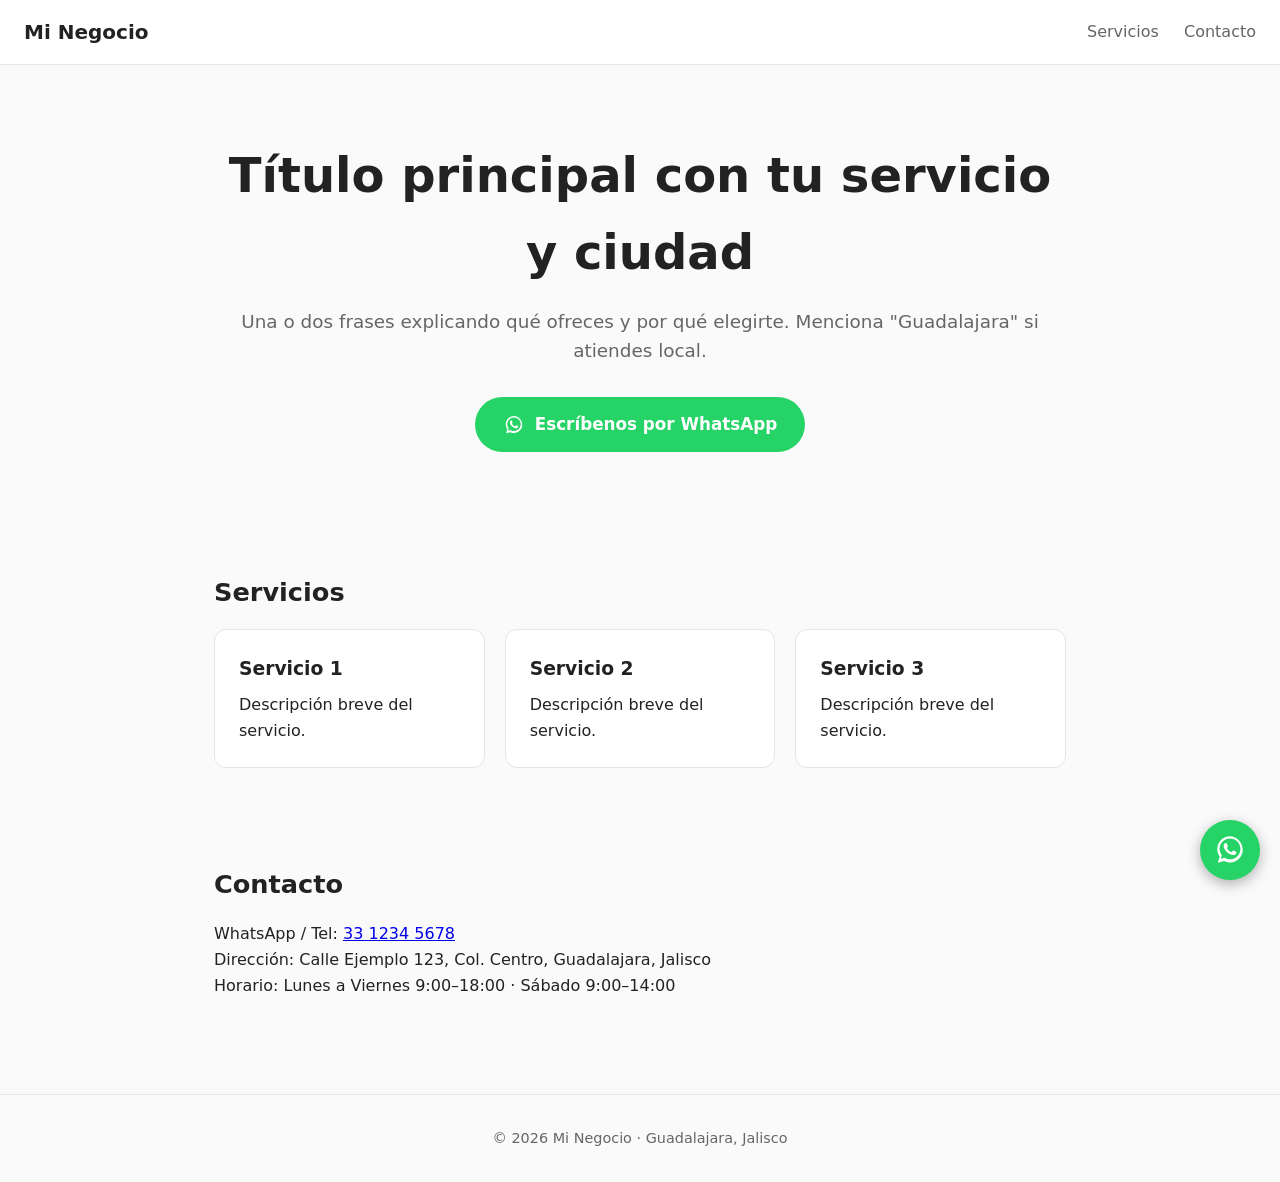
==== index.html @ 21a401f0 "Primera versión del sitio" ====
<!DOCTYPE html>
<html lang="es-MX">
<head>
  <meta charset="UTF-8">
  <meta name="viewport" content="width=device-width, initial-scale=1.0">

  <!-- ===== SEO: cambia estos textos ===== -->
  <title>Mi Negocio en Guadalajara | Servicio de ejemplo</title>
  <meta name="description" content="Describe en 150-160 caracteres qué haces, dónde y por qué contactarte. Esto aparece en los resultados de Google.">
  <link rel="canonical" href="https://TUDOMINIO.com/">
  <meta name="robots" content="index, follow">

  <!-- Vista previa al compartir en WhatsApp / Facebook -->
  <meta property="og:type" content="website">
  <meta property="og:title" content="Mi Negocio en Guadalajara">
  <meta property="og:description" content="Mismo texto corto que la description.">
  <meta property="og:url" content="https://TUDOMINIO.com/">
  <meta property="og:image" content="https://TUDOMINIO.com/img/portada.jpg">

  <!-- Datos estructurados para búsquedas locales (Google) -->
  <script type="application/ld+json">
  {
    "@context": "https://schema.org",
    "@type": "LocalBusiness",
    "name": "Mi Negocio",
    "url": "https://TUDOMINIO.com/",
    "telephone": "+523312345678",
    "image": "https://TUDOMINIO.com/img/portada.jpg",
    "address": {
      "@type": "PostalAddress",
      "streetAddress": "Calle Ejemplo 123, Col. Centro",
      "addressLocality": "Guadalajara",
      "addressRegion": "Jalisco",
      "postalCode": "44100",
      "addressCountry": "MX"
    },
    "openingHours": "Mo-Fr 09:00-18:00, Sa 09:00-14:00",
    "sameAs": [
      "https://www.facebook.com/tunegocio",
      "https://www.instagram.com/tunegocio"
    ]
  }
  </script>

  <style>
    :root{--verde:#25D366;--verde-h:#1ebe5d;--texto:#222;--gris:#666;--fondo:#fafafa}
    *{box-sizing:border-box;margin:0;padding:0}
    body{font-family:system-ui,-apple-system,"Segoe UI",Roboto,sans-serif;color:var(--texto);background:var(--fondo);line-height:1.6}
    header{background:#fff;border-bottom:1px solid #e5e5e5;padding:16px 24px;display:flex;justify-content:space-between;align-items:center;flex-wrap:wrap;gap:12px}
    header .logo{font-weight:700;font-size:1.25rem;text-decoration:none;color:var(--texto)}
    nav a{margin-left:20px;text-decoration:none;color:var(--gris)}
    nav a:hover{color:var(--texto)}
    .hero{max-width:900px;margin:0 auto;padding:72px 24px;text-align:center}
    .hero h1{font-size:clamp(1.8rem,4vw,3rem);margin-bottom:16px}
    .hero p{font-size:1.15rem;color:var(--gris);margin-bottom:32px}
    .btn-wa{display:inline-flex;align-items:center;gap:10px;background:var(--verde);color:#fff;padding:14px 28px;border-radius:999px;font-weight:600;text-decoration:none;font-size:1.05rem;transition:background .2s}
    .btn-wa:hover{background:var(--verde-h)}
    section{max-width:900px;margin:0 auto;padding:48px 24px}
    section h2{font-size:1.6rem;margin-bottom:16px}
    .servicios{display:grid;grid-template-columns:repeat(auto-fit,minmax(240px,1fr));gap:20px}
    .card{background:#fff;border:1px solid #e5e5e5;border-radius:12px;padding:24px}
    .card h3{margin-bottom:8px}
    footer{text-align:center;padding:32px 24px;color:var(--gris);font-size:.9rem;border-top:1px solid #e5e5e5;margin-top:48px}
    footer a{color:var(--gris)}
    /* Botón flotante de WhatsApp */
    .wa-float{position:fixed;right:20px;bottom:20px;width:60px;height:60px;border-radius:50%;background:var(--verde);display:flex;align-items:center;justify-content:center;box-shadow:0 4px 14px rgba(0,0,0,.3);z-index:999;transition:transform .2s,background .2s}
    .wa-float:hover{background:var(--verde-h);transform:scale(1.06)}
  </style>
</head>
<body>

  <header>
    <a href="/" class="logo">Mi Negocio</a>
    <nav>
      <a href="#servicios">Servicios</a>
      <a href="#contacto">Contacto</a>
    </nav>
  </header>

  <main>
    <div class="hero">
      <h1>Título principal con tu servicio y ciudad</h1>
      <p>Una o dos frases explicando qué ofreces y por qué elegirte. Menciona "Guadalajara" si atiendes local.</p>
      <!-- CAMBIA EL NÚMERO: 52 + 10 dígitos, sin +, espacios ni guiones -->
      <a class="btn-wa" href="https://wa.me/523312345678?text=Hola%2C%20vi%20tu%20p%C3%A1gina%20y%20quiero%20m%C3%A1s%20informaci%C3%B3n" target="_blank" rel="noopener">
        <svg viewBox="0 0 32 32" width="22" height="22" fill="#fff" aria-hidden="true"><path d="M16 3C9.4 3 4 8.4 4 15c0 2.6.8 5 2.3 7L4.5 28l6.2-1.6c1.6.9 3.4 1.4 5.3 1.4 6.6 0 12-5.4 12-12S22.6 3 16 3zm0 21.8c-1.7 0-3.3-.5-4.7-1.3l-.3-.2-3.7 1 1-3.6-.2-.3C7 18.9 6.2 17 6.2 15c0-5.4 4.4-9.8 9.8-9.8s9.8 4.4 9.8 9.8-4.4 9.8-9.8 9.8zm5.4-7.3c-.3-.1-1.7-.9-2-1s-.5-.1-.7.1-.8 1-.9 1.2-.3.2-.6.1c-.3-.1-1.2-.5-2.4-1.5-.9-.8-1.5-1.8-1.6-2.1-.2-.3 0-.5.1-.6l.4-.5.3-.5c.1-.2 0-.4 0-.5l-.9-2.2c-.2-.6-.5-.5-.7-.5h-.6c-.2 0-.5.1-.8.4s-1 1-1 2.5 1.1 2.9 1.2 3.1c.1.2 2.1 3.2 5.1 4.5 2.5 1 3 .8 3.6.8.6-.1 1.7-.7 2-1.4.2-.7.2-1.2.2-1.4-.1-.1-.3-.2-.6-.3z"/></svg>
        Escríbenos por WhatsApp
      </a>
    </div>

    <section id="servicios">
      <h2>Servicios</h2>
      <div class="servicios">
        <div class="card"><h3>Servicio 1</h3><p>Descripción breve del servicio.</p></div>
        <div class="card"><h3>Servicio 2</h3><p>Descripción breve del servicio.</p></div>
        <div class="card"><h3>Servicio 3</h3><p>Descripción breve del servicio.</p></div>
      </div>
    </section>

    <section id="contacto">
      <h2>Contacto</h2>
      <!-- Número visible como texto: Google lo indexa, el botón no -->
      <p>WhatsApp / Tel: <a href="tel:+523312345678">33 1234 5678</a></p>
      <p>Dirección: Calle Ejemplo 123, Col. Centro, Guadalajara, Jalisco</p>
      <p>Horario: Lunes a Viernes 9:00–18:00 · Sábado 9:00–14:00</p>
    </section>
  </main>

  <footer>
    © <span id="anio"></span> Mi Negocio · Guadalajara, Jalisco
  </footer>

  <!-- Botón flotante -->
  <a class="wa-float" href="https://wa.me/523312345678" target="_blank" rel="noopener" aria-label="Contactar por WhatsApp">
    <svg viewBox="0 0 32 32" width="34" height="34" fill="#fff" aria-hidden="true"><path d="M16 3C9.4 3 4 8.4 4 15c0 2.6.8 5 2.3 7L4.5 28l6.2-1.6c1.6.9 3.4 1.4 5.3 1.4 6.6 0 12-5.4 12-12S22.6 3 16 3zm0 21.8c-1.7 0-3.3-.5-4.7-1.3l-.3-.2-3.7 1 1-3.6-.2-.3C7 18.9 6.2 17 6.2 15c0-5.4 4.4-9.8 9.8-9.8s9.8 4.4 9.8 9.8-4.4 9.8-9.8 9.8zm5.4-7.3c-.3-.1-1.7-.9-2-1s-.5-.1-.7.1-.8 1-.9 1.2-.3.2-.6.1c-.3-.1-1.2-.5-2.4-1.5-.9-.8-1.5-1.8-1.6-2.1-.2-.3 0-.5.1-.6l.4-.5.3-.5c.1-.2 0-.4 0-.5l-.9-2.2c-.2-.6-.5-.5-.7-.5h-.6c-.2 0-.5.1-.8.4s-1 1-1 2.5 1.1 2.9 1.2 3.1c.1.2 2.1 3.2 5.1 4.5 2.5 1 3 .8 3.6.8.6-.1 1.7-.7 2-1.4.2-.7.2-1.2.2-1.4-.1-.1-.3-.2-.6-.3z"/></svg>
  </a>

  <script>document.getElementById('anio').textContent = new Date().getFullYear();</script>
</body>
</html>
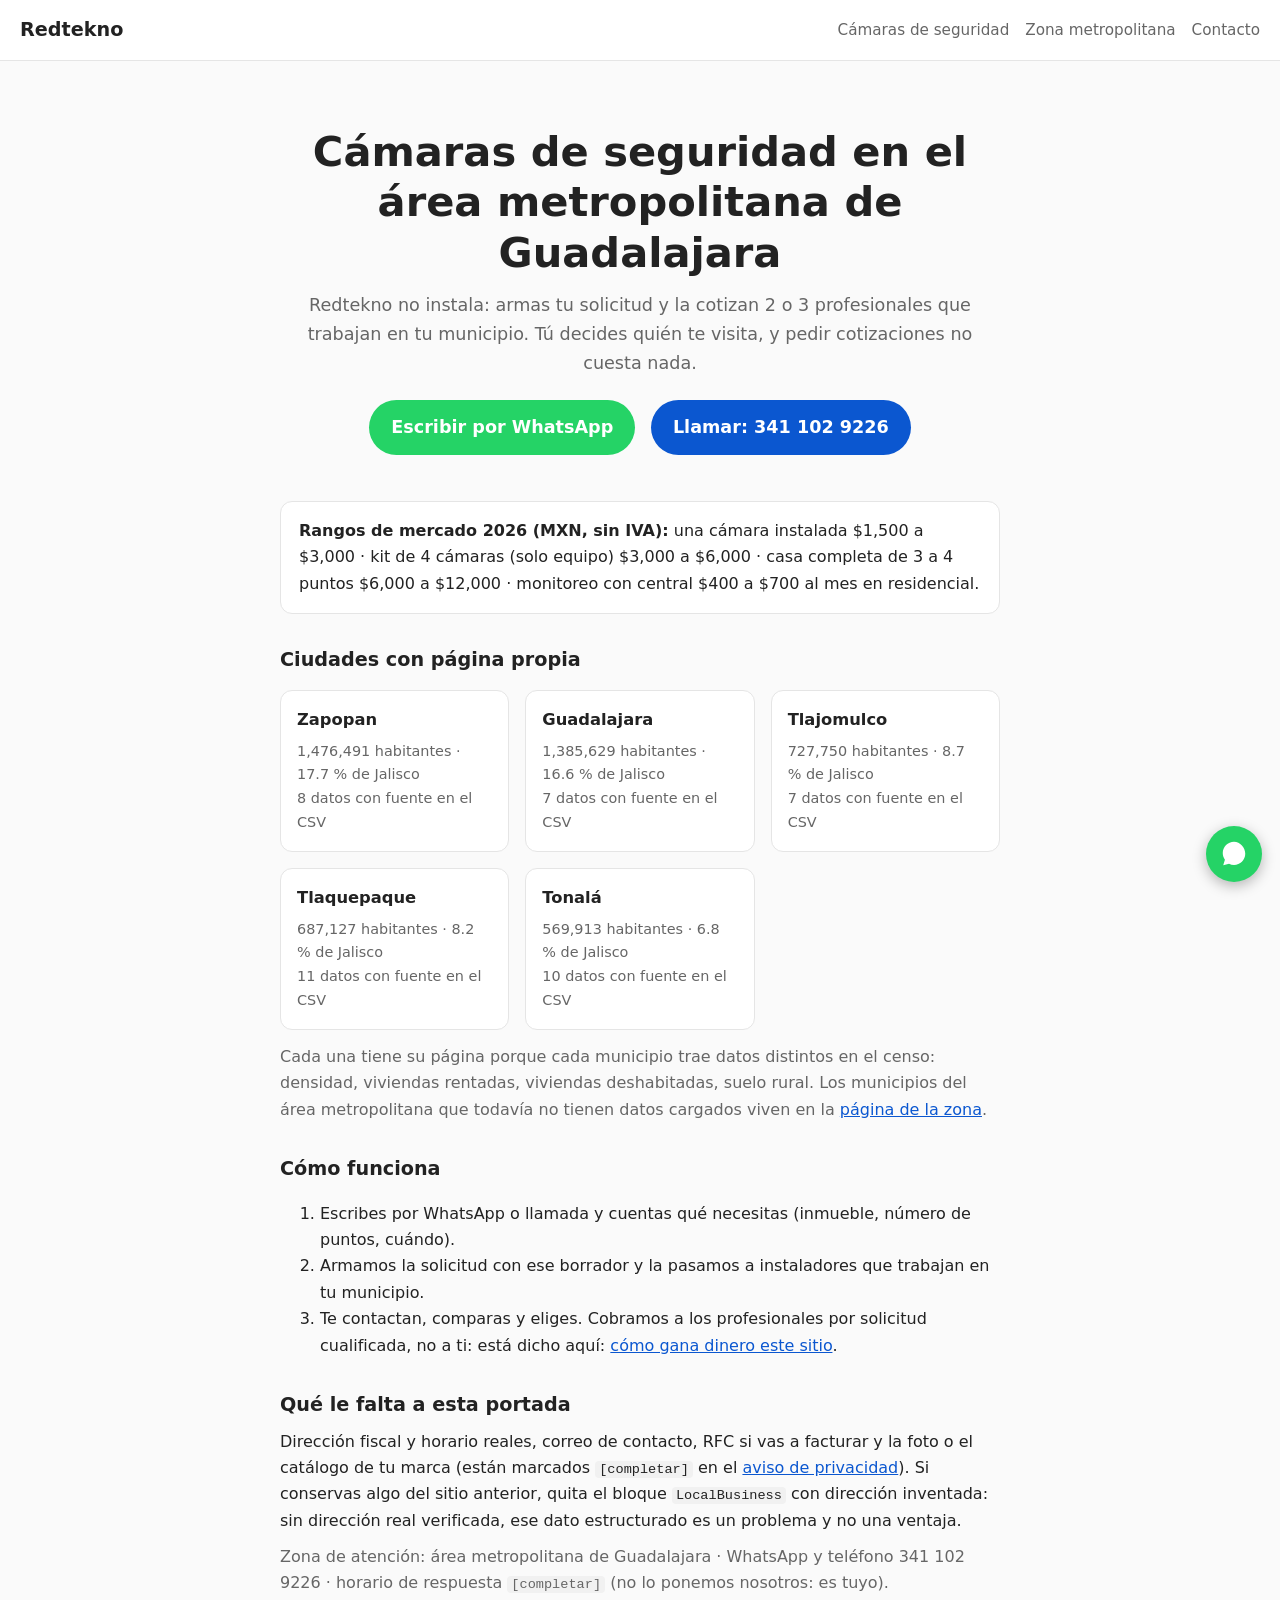
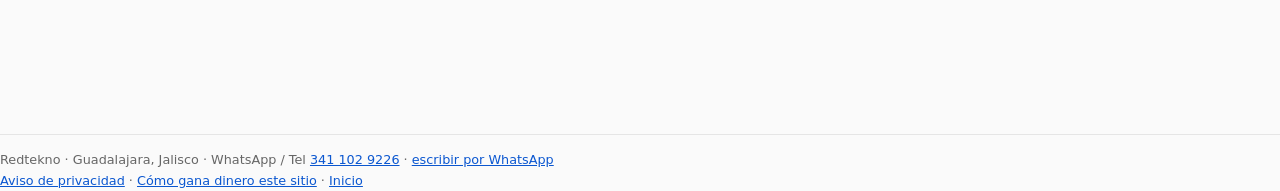
==== commit 5ef3fb85: "Subida de paginas v0.0.1" ====
--- a/index.html
+++ b/index.html
@@ -1,120 +1,63 @@
-<!DOCTYPE html>
+<!doctype html>
 <html lang="es-MX">
 <head>
-  <meta charset="UTF-8">
-  <meta name="viewport" content="width=device-width, initial-scale=1.0">
+<meta charset="utf-8">
+<meta name="viewport" content="width=device-width,initial-scale=1">
+<title>Redtekno · Cámaras de seguridad en Guadalajara y Zapopan</title>
+<meta name="description" content="Pide cotizaciones de CCTV en el área metropolitana de Guadalajara: te las dan 2 o 3 instaladores de tu municipio. Rangos de precio y qué exigir, sin costo.">
+<link rel="canonical" href="https://redtekno.com.mx/">
+<meta name="robots" content="index,follow">
+<meta property="og:type" content="website"><meta property="og:locale" content="es_MX">
+<meta property="og:site_name" content="Redtekno">
+<meta property="og:title" content="Redtekno · Cámaras de seguridad en Guadalajara y Zapopan"><meta property="og:description" content="Pide cotizaciones de CCTV en el área metropolitana de Guadalajara: te las dan 2 o 3 instaladores de tu municipio. Rangos de precio y qué exigir, sin costo.">
+<meta property="og:url" content="https://redtekno.com.mx/">
 
-  <!-- ===== SEO: cambia estos textos ===== -->
-  <title>Mi Negocio en Guadalajara | Servicio de ejemplo</title>
-  <meta name="description" content="Describe en 150-160 caracteres qué haces, dónde y por qué contactarte. Esto aparece en los resultados de Google.">
-  <link rel="canonical" href="https://TUDOMINIO.com/">
-  <meta name="robots" content="index, follow">
-
-  <!-- Vista previa al compartir en WhatsApp / Facebook -->
-  <meta property="og:type" content="website">
-  <meta property="og:title" content="Mi Negocio en Guadalajara">
-  <meta property="og:description" content="Mismo texto corto que la description.">
-  <meta property="og:url" content="https://TUDOMINIO.com/">
-  <meta property="og:image" content="https://TUDOMINIO.com/img/portada.jpg">
-
-  <!-- Datos estructurados para búsquedas locales (Google) -->
-  <script type="application/ld+json">
-  {
-    "@context": "https://schema.org",
-    "@type": "LocalBusiness",
-    "name": "Mi Negocio",
-    "url": "https://TUDOMINIO.com/",
-    "telephone": "+523312345678",
-    "image": "https://TUDOMINIO.com/img/portada.jpg",
-    "address": {
-      "@type": "PostalAddress",
-      "streetAddress": "Calle Ejemplo 123, Col. Centro",
-      "addressLocality": "Guadalajara",
-      "addressRegion": "Jalisco",
-      "postalCode": "44100",
-      "addressCountry": "MX"
-    },
-    "openingHours": "Mo-Fr 09:00-18:00, Sa 09:00-14:00",
-    "sameAs": [
-      "https://www.facebook.com/tunegocio",
-      "https://www.instagram.com/tunegocio"
-    ]
-  }
-  </script>
-
-  <style>
-    :root{--verde:#25D366;--verde-h:#1ebe5d;--texto:#222;--gris:#666;--fondo:#fafafa}
-    *{box-sizing:border-box;margin:0;padding:0}
-    body{font-family:system-ui,-apple-system,"Segoe UI",Roboto,sans-serif;color:var(--texto);background:var(--fondo);line-height:1.6}
-    header{background:#fff;border-bottom:1px solid #e5e5e5;padding:16px 24px;display:flex;justify-content:space-between;align-items:center;flex-wrap:wrap;gap:12px}
-    header .logo{font-weight:700;font-size:1.25rem;text-decoration:none;color:var(--texto)}
-    nav a{margin-left:20px;text-decoration:none;color:var(--gris)}
-    nav a:hover{color:var(--texto)}
-    .hero{max-width:900px;margin:0 auto;padding:72px 24px;text-align:center}
-    .hero h1{font-size:clamp(1.8rem,4vw,3rem);margin-bottom:16px}
-    .hero p{font-size:1.15rem;color:var(--gris);margin-bottom:32px}
-    .btn-wa{display:inline-flex;align-items:center;gap:10px;background:var(--verde);color:#fff;padding:14px 28px;border-radius:999px;font-weight:600;text-decoration:none;font-size:1.05rem;transition:background .2s}
-    .btn-wa:hover{background:var(--verde-h)}
-    section{max-width:900px;margin:0 auto;padding:48px 24px}
-    section h2{font-size:1.6rem;margin-bottom:16px}
-    .servicios{display:grid;grid-template-columns:repeat(auto-fit,minmax(240px,1fr));gap:20px}
-    .card{background:#fff;border:1px solid #e5e5e5;border-radius:12px;padding:24px}
-    .card h3{margin-bottom:8px}
-    footer{text-align:center;padding:32px 24px;color:var(--gris);font-size:.9rem;border-top:1px solid #e5e5e5;margin-top:48px}
-    footer a{color:var(--gris)}
-    /* Botón flotante de WhatsApp */
-    .wa-float{position:fixed;right:20px;bottom:20px;width:60px;height:60px;border-radius:50%;background:var(--verde);display:flex;align-items:center;justify-content:center;box-shadow:0 4px 14px rgba(0,0,0,.3);z-index:999;transition:transform .2s,background .2s}
-    .wa-float:hover{background:var(--verde-h);transform:scale(1.06)}
-  </style>
+<style>*{box-sizing:border-box}body{margin:0;font:16px/1.65 system-ui,-apple-system,"Segoe UI",Roboto,sans-serif;color:#222;background:#fafafa}
+a{color:#0b57d0}header{background:#fff;border-bottom:1px solid #e5e5e5;padding:14px 20px;display:flex;justify-content:space-between;align-items:center;flex-wrap:wrap;gap:10px}
+.logo{font-weight:700;font-size:1.2rem;text-decoration:none;color:#222}nav a{margin-left:16px;text-decoration:none;color:#666;font-size:.95rem}nav a:hover{color:#222}
+main{max-width:760px;margin:0 auto;padding:26px 20px 96px}h1{font-size:clamp(1.5rem,4vw,2.1rem);line-height:1.22;margin:6px 0 10px}h2{font-size:1.2rem;margin:30px 0 8px}
+p{margin:.6rem 0}.sub{color:#666}.crumb{font-size:.82rem;color:#666;margin:0 0 4px}.crumb a{color:#666}
+code{font-family:ui-monospace,Menlo,Consolas,monospace;font-size:.85rem;background:#f1f1f1;padding:1px 4px;border-radius:4px}
+.cta{display:inline-flex;align-items:center;gap:8px;background:#25D366;color:#fff;padding:13px 22px;border-radius:999px;font-weight:600;text-decoration:none}
+.cta:hover{background:#1ebe5d}.cta.h{background:#0b57d0}.cta.h:hover{background:#0a4ab5}
+.bloque{background:#fff;border:1px solid #e5e5e5;border-radius:12px;padding:16px 18px;margin:16px 0}
+.aviso{background:#fff8e6;border:1px solid #f0d998;border-radius:10px;padding:12px 14px;font-size:.9rem;margin:14px 0;line-height:1.55}
+table{width:100%;border-collapse:collapse;margin:.5rem 0;font-size:.92rem;background:#fff}
+th,td{text-align:left;padding:8px 6px;border-bottom:1px solid #ececec;vertical-align:top}th{color:#666;font-weight:600}
+.n{text-align:right;font-variant-numeric:tabular-nums;white-space:nowrap}
+ul{padding-left:1.15rem;margin:.4rem 0}.chk{list-style:none;padding:0}.chk li{padding-left:1.6rem;position:relative;margin:6px 0}
+.chk li:before{content:"\2713";position:absolute;left:0;top:-1px;color:#1ebe5d;font-weight:700}
+.pie{font-size:.8rem;color:#666;border-top:1px solid #e5e5e5;margin-top:32px;padding-top:14px}main .pie a{color:#666}
+.waf{position:fixed;right:18px;bottom:18px;width:56px;height:56px;border-radius:50%;background:#25D366;display:flex;align-items:center;justify-content:center;box-shadow:0 4px 14px rgba(0,0,0,.28);z-index:9}
+.hero{text-align:center;padding:34px 10px 8px}.hero h1{font-size:clamp(1.8rem,4.6vw,2.6rem);margin-bottom:12px}
+.hero p{font-size:1.1rem;color:#666;max-width:44rem;margin:0 auto 22px}
+.servicios{display:grid;grid-template-columns:repeat(auto-fit,minmax(210px,1fr));gap:16px;margin:14px 0}
+.card{background:#fff;border:1px solid #e5e5e5;border-radius:12px;padding:16px}.card h3{margin:0 0 6px;font-size:1.02rem}.card p{font-size:.9rem;color:#666;margin:0}
+.card a{text-decoration:none;color:#222}@media(max-width:560px){main{padding:20px 16px 100px}h2{font-size:1.1rem}}</style>
 </head>
 <body>
+<header><a class="logo" href="/">Redtekno</a>
+<nav><a href="/camaras-de-seguridad/">Cámaras de seguridad</a><a href="/camaras-de-seguridad/zona-metropolitana-guadalajara/">Zona metropolitana</a><a href="/#contacto">Contacto</a></nav></header>
+<main>
+<div class="hero"><h1>Cámaras de seguridad en el área metropolitana de Guadalajara</h1><p class="sub">Redtekno no instala: armas tu solicitud y la cotizan 2 o 3 profesionales que trabajan en tu municipio. Tú decides quién te visita, y pedir cotizaciones no cuesta nada.</p><p><a class="cta" href="https://wa.me/523411029226?text=Hola%2C%20quiero%20cotizar%20c%C3%A1maras">Escribir por WhatsApp</a> <a class="cta h" href="tel:+523411029226" style="margin-left:10px">Llamar: 341 102 9226</a></p></div>
+<div class="bloque"><strong>Rangos de mercado 2026 (MXN, sin IVA):</strong> una cámara instalada $1,500 a $3,000 · kit de 4 cámaras (solo equipo) $3,000 a $6,000 · casa completa de 3 a 4 puntos $6,000 a $12,000 · monitoreo con central $400 a $700 al mes en residencial.</div>
+<h2>Ciudades con página propia</h2><div class="servicios"><div class="card"><h3><a href="/camaras-de-seguridad/zapopan/">Zapopan</a></h3><p>1,476,491 habitantes · 17.7 % de Jalisco<br>8 datos con fuente en el CSV</p></div>
+<div class="card"><h3><a href="/camaras-de-seguridad/guadalajara/">Guadalajara</a></h3><p>1,385,629 habitantes · 16.6 % de Jalisco<br>7 datos con fuente en el CSV</p></div>
+<div class="card"><h3><a href="/camaras-de-seguridad/tlajomulco-de-zuniga/">Tlajomulco</a></h3><p>727,750 habitantes · 8.7 % de Jalisco<br>7 datos con fuente en el CSV</p></div>
+<div class="card"><h3><a href="/camaras-de-seguridad/tlaquepaque/">Tlaquepaque</a></h3><p>687,127 habitantes · 8.2 % de Jalisco<br>11 datos con fuente en el CSV</p></div>
+<div class="card"><h3><a href="/camaras-de-seguridad/tonala/">Tonalá</a></h3><p>569,913 habitantes · 6.8 % de Jalisco<br>10 datos con fuente en el CSV</p></div></div>
+<p class="sub">Cada una tiene su página porque cada municipio trae datos distintos en el censo: densidad, viviendas rentadas, viviendas deshabitadas, suelo rural. Los municipios del área metropolitana que todavía no tienen datos cargados viven en la <a href="/camaras-de-seguridad/zona-metropolitana-guadalajara/">página de la zona</a>.</p>
+<h2>Cómo funciona</h2>
+<ol><li>Escribes por WhatsApp o llamada y cuentas qué necesitas (inmueble, número de puntos, cuándo).</li><li>Armamos la solicitud con ese borrador y la pasamos a instaladores que trabajan en tu municipio.</li><li>Te contactan, comparas y eliges. Cobramos a los profesionales por solicitud cualificada, no a ti: está dicho aquí: <a href="/como-gana-dinero-el-sitio/">cómo gana dinero este sitio</a>.</li></ol>
 
-  <header>
-    <a href="/" class="logo">Mi Negocio</a>
-    <nav>
-      <a href="#servicios">Servicios</a>
-      <a href="#contacto">Contacto</a>
-    </nav>
-  </header>
+<h2>Qué le falta a esta portada</h2>
+<p style="margin:0">Dirección fiscal y horario reales, correo de contacto, RFC si vas a facturar y la foto o el catálogo de tu marca (están marcados <code>[completar]</code> en el <a href="/aviso-de-privacidad/">aviso de privacidad</a>). Si conservas algo del sitio anterior, quita el bloque <code>LocalBusiness</code> con dirección inventada: sin dirección real verificada, ese dato estructurado es un problema y no una ventaja.</p>
 
-  <main>
-    <div class="hero">
-      <h1>Título principal con tu servicio y ciudad</h1>
-      <p>Una o dos frases explicando qué ofreces y por qué elegirte. Menciona "Guadalajara" si atiendes local.</p>
-      <!-- CAMBIA EL NÚMERO: 52 + 10 dígitos, sin +, espacios ni guiones -->
-      <a class="btn-wa" href="https://wa.me/523312345678?text=Hola%2C%20vi%20tu%20p%C3%A1gina%20y%20quiero%20m%C3%A1s%20informaci%C3%B3n" target="_blank" rel="noopener">
-        <svg viewBox="0 0 32 32" width="22" height="22" fill="#fff" aria-hidden="true"><path d="M16 3C9.4 3 4 8.4 4 15c0 2.6.8 5 2.3 7L4.5 28l6.2-1.6c1.6.9 3.4 1.4 5.3 1.4 6.6 0 12-5.4 12-12S22.6 3 16 3zm0 21.8c-1.7 0-3.3-.5-4.7-1.3l-.3-.2-3.7 1 1-3.6-.2-.3C7 18.9 6.2 17 6.2 15c0-5.4 4.4-9.8 9.8-9.8s9.8 4.4 9.8 9.8-4.4 9.8-9.8 9.8zm5.4-7.3c-.3-.1-1.7-.9-2-1s-.5-.1-.7.1-.8 1-.9 1.2-.3.2-.6.1c-.3-.1-1.2-.5-2.4-1.5-.9-.8-1.5-1.8-1.6-2.1-.2-.3 0-.5.1-.6l.4-.5.3-.5c.1-.2 0-.4 0-.5l-.9-2.2c-.2-.6-.5-.5-.7-.5h-.6c-.2 0-.5.1-.8.4s-1 1-1 2.5 1.1 2.9 1.2 3.1c.1.2 2.1 3.2 5.1 4.5 2.5 1 3 .8 3.6.8.6-.1 1.7-.7 2-1.4.2-.7.2-1.2.2-1.4-.1-.1-.3-.2-.6-.3z"/></svg>
-        Escríbenos por WhatsApp
-      </a>
-    </div>
-
-    <section id="servicios">
-      <h2>Servicios</h2>
-      <div class="servicios">
-        <div class="card"><h3>Servicio 1</h3><p>Descripción breve del servicio.</p></div>
-        <div class="card"><h3>Servicio 2</h3><p>Descripción breve del servicio.</p></div>
-        <div class="card"><h3>Servicio 3</h3><p>Descripción breve del servicio.</p></div>
-      </div>
-    </section>
-
-    <section id="contacto">
-      <h2>Contacto</h2>
-      <!-- Número visible como texto: Google lo indexa, el botón no -->
-      <p>WhatsApp / Tel: <a href="tel:+523312345678">33 1234 5678</a></p>
-      <p>Dirección: Calle Ejemplo 123, Col. Centro, Guadalajara, Jalisco</p>
-      <p>Horario: Lunes a Viernes 9:00–18:00 · Sábado 9:00–14:00</p>
-    </section>
-  </main>
-
-  <footer>
-    © <span id="anio"></span> Mi Negocio · Guadalajara, Jalisco
-  </footer>
-
-  <!-- Botón flotante -->
-  <a class="wa-float" href="https://wa.me/523312345678" target="_blank" rel="noopener" aria-label="Contactar por WhatsApp">
-    <svg viewBox="0 0 32 32" width="34" height="34" fill="#fff" aria-hidden="true"><path d="M16 3C9.4 3 4 8.4 4 15c0 2.6.8 5 2.3 7L4.5 28l6.2-1.6c1.6.9 3.4 1.4 5.3 1.4 6.6 0 12-5.4 12-12S22.6 3 16 3zm0 21.8c-1.7 0-3.3-.5-4.7-1.3l-.3-.2-3.7 1 1-3.6-.2-.3C7 18.9 6.2 17 6.2 15c0-5.4 4.4-9.8 9.8-9.8s9.8 4.4 9.8 9.8-4.4 9.8-9.8 9.8zm5.4-7.3c-.3-.1-1.7-.9-2-1s-.5-.1-.7.1-.8 1-.9 1.2-.3.2-.6.1c-.3-.1-1.2-.5-2.4-1.5-.9-.8-1.5-1.8-1.6-2.1-.2-.3 0-.5.1-.6l.4-.5.3-.5c.1-.2 0-.4 0-.5l-.9-2.2c-.2-.6-.5-.5-.7-.5h-.6c-.2 0-.5.1-.8.4s-1 1-1 2.5 1.1 2.9 1.2 3.1c.1.2 2.1 3.2 5.1 4.5 2.5 1 3 .8 3.6.8.6-.1 1.7-.7 2-1.4.2-.7.2-1.2.2-1.4-.1-.1-.3-.2-.6-.3z"/></svg>
-  </a>
-
-  <script>document.getElementById('anio').textContent = new Date().getFullYear();</script>
+<p id="contacto" class="sub">Zona de atención: área metropolitana de Guadalajara · WhatsApp y teléfono 341 102 9226 · horario de respuesta <code>[completar]</code> (no lo ponemos nosotros: es tuyo).</p>
+</main>
+<div class="pie">Redtekno · Guadalajara, Jalisco · WhatsApp / Tel <a href="tel:+523411029226">341 102 9226</a> ·
+<a href="https://wa.me/523411029226?text=Hola%2C%20vengo%20de%20https%3A//redtekno.com.mx/%20y%20quiero%20cotizar%20c%C3%A1maras%20en%20Guadalajara">escribir por WhatsApp</a><br>
+<a href="/aviso-de-privacidad/">Aviso de privacidad</a> · <a href="/como-gana-dinero-el-sitio/">Cómo gana dinero este sitio</a> · <a href="/">Inicio</a></div>
+<a class="waf" href="https://wa.me/523411029226?text=Hola%2C%20quiero%20cotizar%20c%C3%A1maras%20en%20Guadalajara" aria-label="Escribir por WhatsApp"><svg viewBox="0 0 32 32" width="30" height="30" fill="#fff" aria-hidden="true"><path d="M16 3C9.4 3 4 8.4 4 15c0 2.6.8 5 2.3 7L4.5 28l6.2-1.6c1.6.9 3.4 1.4 5.3 1.4 6.6 0 12-5.4 12-12S22.6 3 16 3z"/></svg></a>
 </body>
 </html>
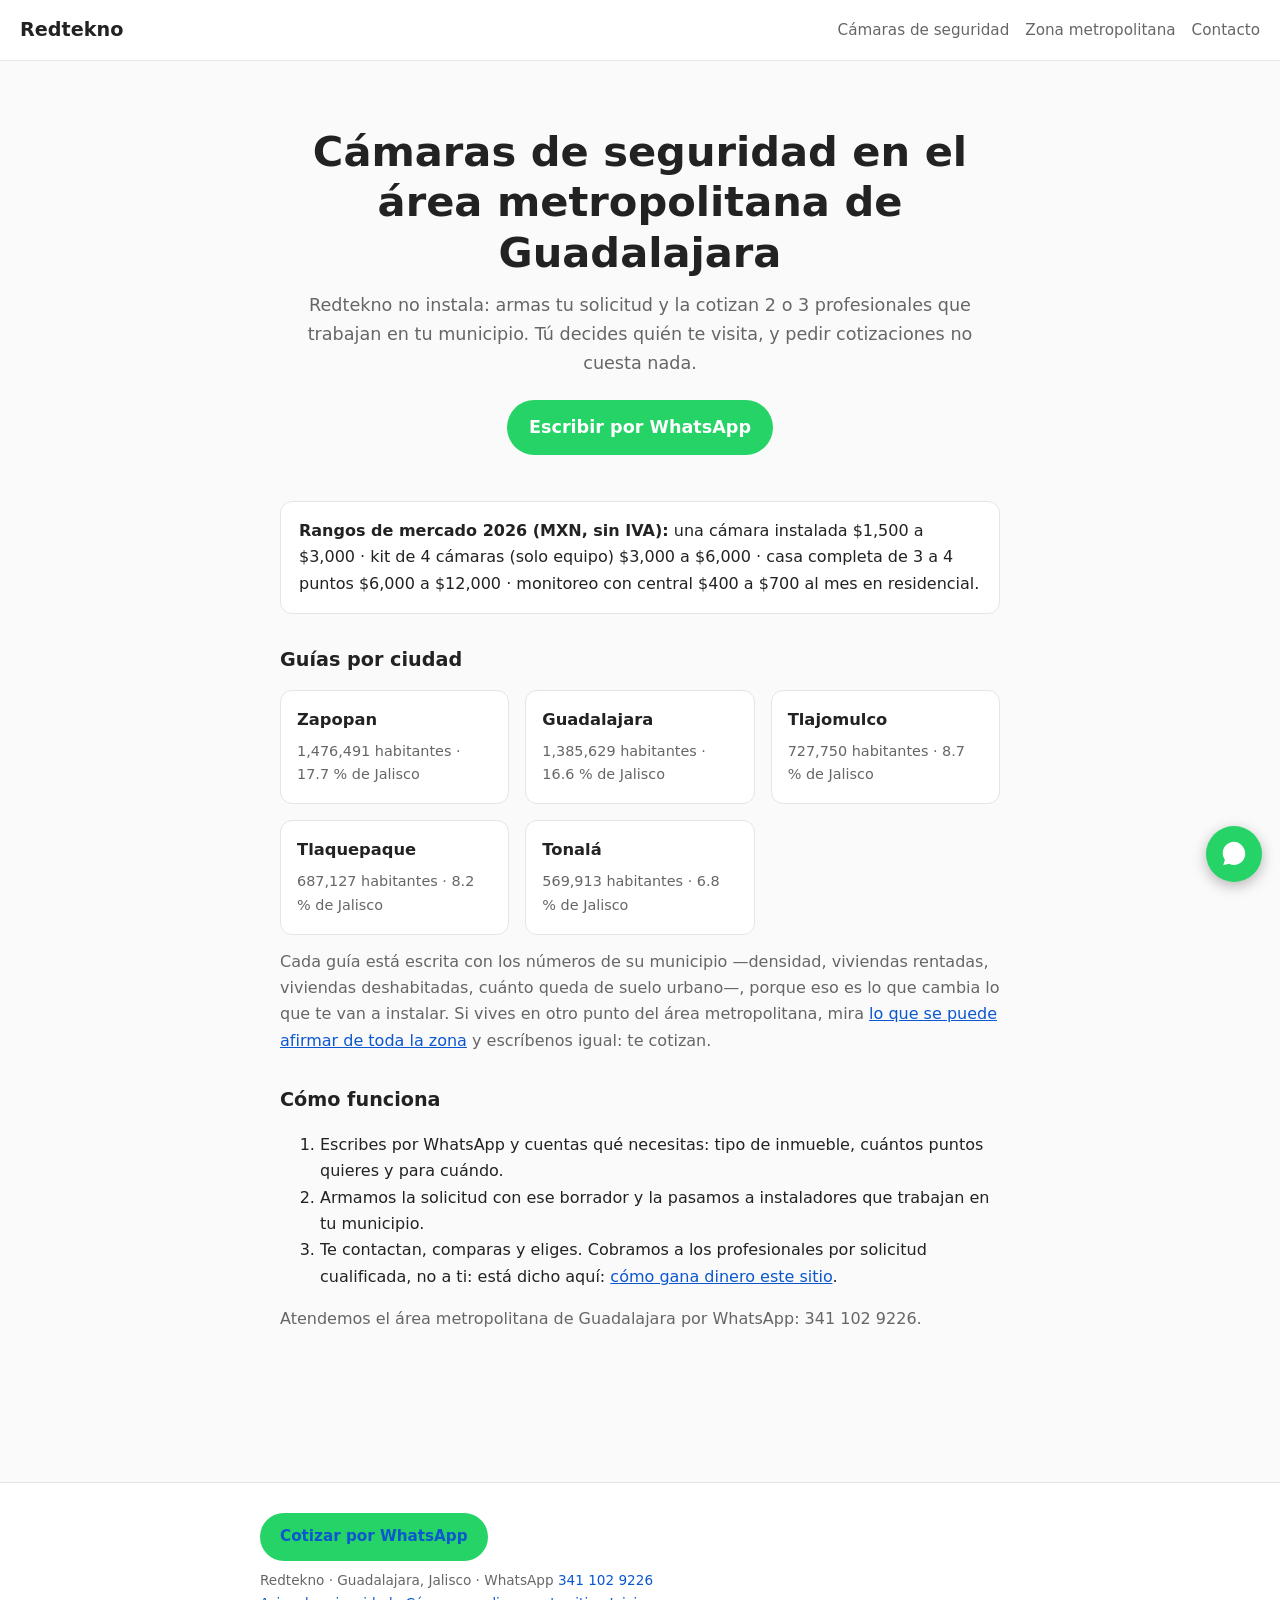
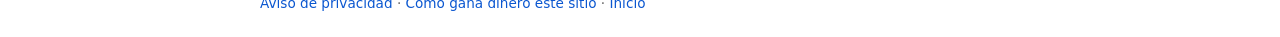
==== commit 7d88c0eb: "Para los clientes V0.0.2" ====
--- a/index.html
+++ b/index.html
@@ -33,31 +33,33 @@
 .hero p{font-size:1.1rem;color:#666;max-width:44rem;margin:0 auto 22px}
 .servicios{display:grid;grid-template-columns:repeat(auto-fit,minmax(210px,1fr));gap:16px;margin:14px 0}
 .card{background:#fff;border:1px solid #e5e5e5;border-radius:12px;padding:16px}.card h3{margin:0 0 6px;font-size:1.02rem}.card p{font-size:.9rem;color:#666;margin:0}
-.card a{text-decoration:none;color:#222}@media(max-width:560px){main{padding:20px 16px 100px}h2{font-size:1.1rem}}</style>
+.card a{text-decoration:none;color:#222}.sitefoot{border-top:1px solid #e5e5e5;background:#fff;margin-top:44px;padding:22px 20px}
+.sitefoot .in{max-width:760px;margin:0 auto;font-size:.85rem;color:#666;line-height:1.7}
+.sitefoot .in p{margin:.5rem 0 0}.sitefoot a{color:#0b57d0;text-decoration:none}.sitefoot .cta{font-size:.95rem;padding:11px 20px}
+@media(max-width:560px){main{padding:20px 16px 100px}h2{font-size:1.1rem}.sitefoot{padding:20px 16px}}</style>
 </head>
 <body>
 <header><a class="logo" href="/">Redtekno</a>
 <nav><a href="/camaras-de-seguridad/">Cámaras de seguridad</a><a href="/camaras-de-seguridad/zona-metropolitana-guadalajara/">Zona metropolitana</a><a href="/#contacto">Contacto</a></nav></header>
 <main>
-<div class="hero"><h1>Cámaras de seguridad en el área metropolitana de Guadalajara</h1><p class="sub">Redtekno no instala: armas tu solicitud y la cotizan 2 o 3 profesionales que trabajan en tu municipio. Tú decides quién te visita, y pedir cotizaciones no cuesta nada.</p><p><a class="cta" href="https://wa.me/523411029226?text=Hola%2C%20quiero%20cotizar%20c%C3%A1maras">Escribir por WhatsApp</a> <a class="cta h" href="tel:+523411029226" style="margin-left:10px">Llamar: 341 102 9226</a></p></div>
+<div class="hero"><h1>Cámaras de seguridad en el área metropolitana de Guadalajara</h1><p class="sub">Redtekno no instala: armas tu solicitud y la cotizan 2 o 3 profesionales que trabajan en tu municipio. Tú decides quién te visita, y pedir cotizaciones no cuesta nada.</p><p><a class="cta" href="https://wa.me/523411029226?text=Hola%2C%20quiero%20cotizar%20c%C3%A1maras">Escribir por WhatsApp</a> </p></div>
 <div class="bloque"><strong>Rangos de mercado 2026 (MXN, sin IVA):</strong> una cámara instalada $1,500 a $3,000 · kit de 4 cámaras (solo equipo) $3,000 a $6,000 · casa completa de 3 a 4 puntos $6,000 a $12,000 · monitoreo con central $400 a $700 al mes en residencial.</div>
-<h2>Ciudades con página propia</h2><div class="servicios"><div class="card"><h3><a href="/camaras-de-seguridad/zapopan/">Zapopan</a></h3><p>1,476,491 habitantes · 17.7 % de Jalisco<br>8 datos con fuente en el CSV</p></div>
-<div class="card"><h3><a href="/camaras-de-seguridad/guadalajara/">Guadalajara</a></h3><p>1,385,629 habitantes · 16.6 % de Jalisco<br>7 datos con fuente en el CSV</p></div>
-<div class="card"><h3><a href="/camaras-de-seguridad/tlajomulco-de-zuniga/">Tlajomulco</a></h3><p>727,750 habitantes · 8.7 % de Jalisco<br>7 datos con fuente en el CSV</p></div>
-<div class="card"><h3><a href="/camaras-de-seguridad/tlaquepaque/">Tlaquepaque</a></h3><p>687,127 habitantes · 8.2 % de Jalisco<br>11 datos con fuente en el CSV</p></div>
-<div class="card"><h3><a href="/camaras-de-seguridad/tonala/">Tonalá</a></h3><p>569,913 habitantes · 6.8 % de Jalisco<br>10 datos con fuente en el CSV</p></div></div>
-<p class="sub">Cada una tiene su página porque cada municipio trae datos distintos en el censo: densidad, viviendas rentadas, viviendas deshabitadas, suelo rural. Los municipios del área metropolitana que todavía no tienen datos cargados viven en la <a href="/camaras-de-seguridad/zona-metropolitana-guadalajara/">página de la zona</a>.</p>
+<h2>Guías por ciudad</h2><div class="servicios"><div class="card"><h3><a href="/camaras-de-seguridad/zapopan/">Zapopan</a></h3><p>1,476,491 habitantes · 17.7 % de Jalisco</p></div>
+<div class="card"><h3><a href="/camaras-de-seguridad/guadalajara/">Guadalajara</a></h3><p>1,385,629 habitantes · 16.6 % de Jalisco</p></div>
+<div class="card"><h3><a href="/camaras-de-seguridad/tlajomulco-de-zuniga/">Tlajomulco</a></h3><p>727,750 habitantes · 8.7 % de Jalisco</p></div>
+<div class="card"><h3><a href="/camaras-de-seguridad/tlaquepaque/">Tlaquepaque</a></h3><p>687,127 habitantes · 8.2 % de Jalisco</p></div>
+<div class="card"><h3><a href="/camaras-de-seguridad/tonala/">Tonalá</a></h3><p>569,913 habitantes · 6.8 % de Jalisco</p></div></div>
+<p class="sub">Cada guía está escrita con los números de su municipio —densidad, viviendas rentadas, viviendas deshabitadas, cuánto queda de suelo urbano—, porque eso es lo que cambia lo que te van a instalar. Si vives en otro punto del área metropolitana, mira <a href="/camaras-de-seguridad/zona-metropolitana-guadalajara/">lo que se puede afirmar de toda la zona</a> y escríbenos igual: te cotizan.</p>
 <h2>Cómo funciona</h2>
-<ol><li>Escribes por WhatsApp o llamada y cuentas qué necesitas (inmueble, número de puntos, cuándo).</li><li>Armamos la solicitud con ese borrador y la pasamos a instaladores que trabajan en tu municipio.</li><li>Te contactan, comparas y eliges. Cobramos a los profesionales por solicitud cualificada, no a ti: está dicho aquí: <a href="/como-gana-dinero-el-sitio/">cómo gana dinero este sitio</a>.</li></ol>
+<ol><li>Escribes por WhatsApp y cuentas qué necesitas: tipo de inmueble, cuántos puntos quieres y para cuándo.</li><li>Armamos la solicitud con ese borrador y la pasamos a instaladores que trabajan en tu municipio.</li><li>Te contactan, comparas y eliges. Cobramos a los profesionales por solicitud cualificada, no a ti: está dicho aquí: <a href="/como-gana-dinero-el-sitio/">cómo gana dinero este sitio</a>.</li></ol>
 
-<h2>Qué le falta a esta portada</h2>
-<p style="margin:0">Dirección fiscal y horario reales, correo de contacto, RFC si vas a facturar y la foto o el catálogo de tu marca (están marcados <code>[completar]</code> en el <a href="/aviso-de-privacidad/">aviso de privacidad</a>). Si conservas algo del sitio anterior, quita el bloque <code>LocalBusiness</code> con dirección inventada: sin dirección real verificada, ese dato estructurado es un problema y no una ventaja.</p>
-
-<p id="contacto" class="sub">Zona de atención: área metropolitana de Guadalajara · WhatsApp y teléfono 341 102 9226 · horario de respuesta <code>[completar]</code> (no lo ponemos nosotros: es tuyo).</p>
+<p id="contacto" class="sub">Atendemos el área metropolitana de Guadalajara por WhatsApp: 341 102 9226.</p>
 </main>
-<div class="pie">Redtekno · Guadalajara, Jalisco · WhatsApp / Tel <a href="tel:+523411029226">341 102 9226</a> ·
-<a href="https://wa.me/523411029226?text=Hola%2C%20vengo%20de%20https%3A//redtekno.com.mx/%20y%20quiero%20cotizar%20c%C3%A1maras%20en%20Guadalajara">escribir por WhatsApp</a><br>
-<a href="/aviso-de-privacidad/">Aviso de privacidad</a> · <a href="/como-gana-dinero-el-sitio/">Cómo gana dinero este sitio</a> · <a href="/">Inicio</a></div>
+<footer class="sitefoot"><div class="in">
+<p><a class="cta" href="https://wa.me/523411029226?text=Hola%2C%20quiero%20cotizar%20c%C3%A1maras%20en%20Guadalajara">Cotizar por WhatsApp</a></p>
+<p>Redtekno · Guadalajara, Jalisco · WhatsApp <a href="https://wa.me/523411029226?text=Hola%2C%20quiero%20cotizar%20c%C3%A1maras%20en%20Guadalajara">341 102 9226</a><br>
+<a href="/aviso-de-privacidad/">Aviso de privacidad</a> · <a href="/como-gana-dinero-el-sitio/">Cómo gana dinero este sitio</a> · <a href="/">Inicio</a></p>
+</div></footer>
 <a class="waf" href="https://wa.me/523411029226?text=Hola%2C%20quiero%20cotizar%20c%C3%A1maras%20en%20Guadalajara" aria-label="Escribir por WhatsApp"><svg viewBox="0 0 32 32" width="30" height="30" fill="#fff" aria-hidden="true"><path d="M16 3C9.4 3 4 8.4 4 15c0 2.6.8 5 2.3 7L4.5 28l6.2-1.6c1.6.9 3.4 1.4 5.3 1.4 6.6 0 12-5.4 12-12S22.6 3 16 3z"/></svg></a>
 </body>
 </html>
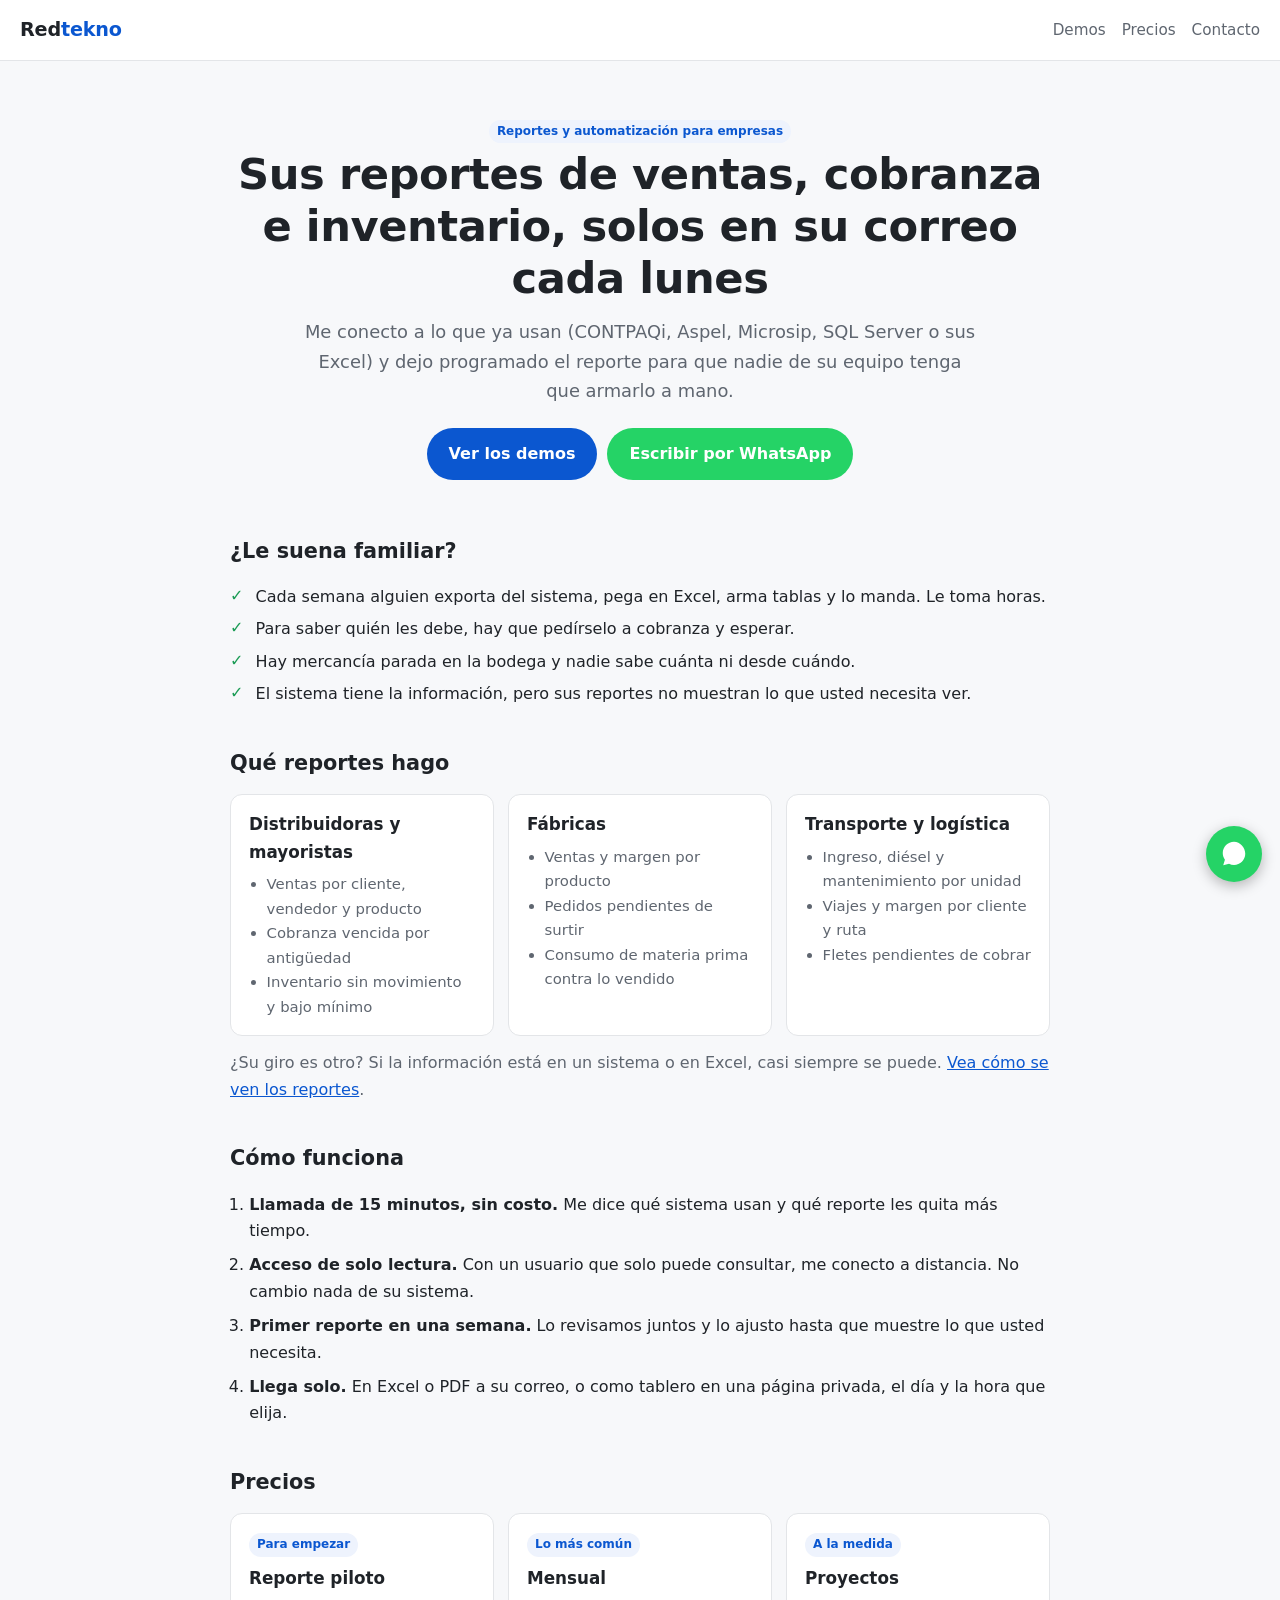
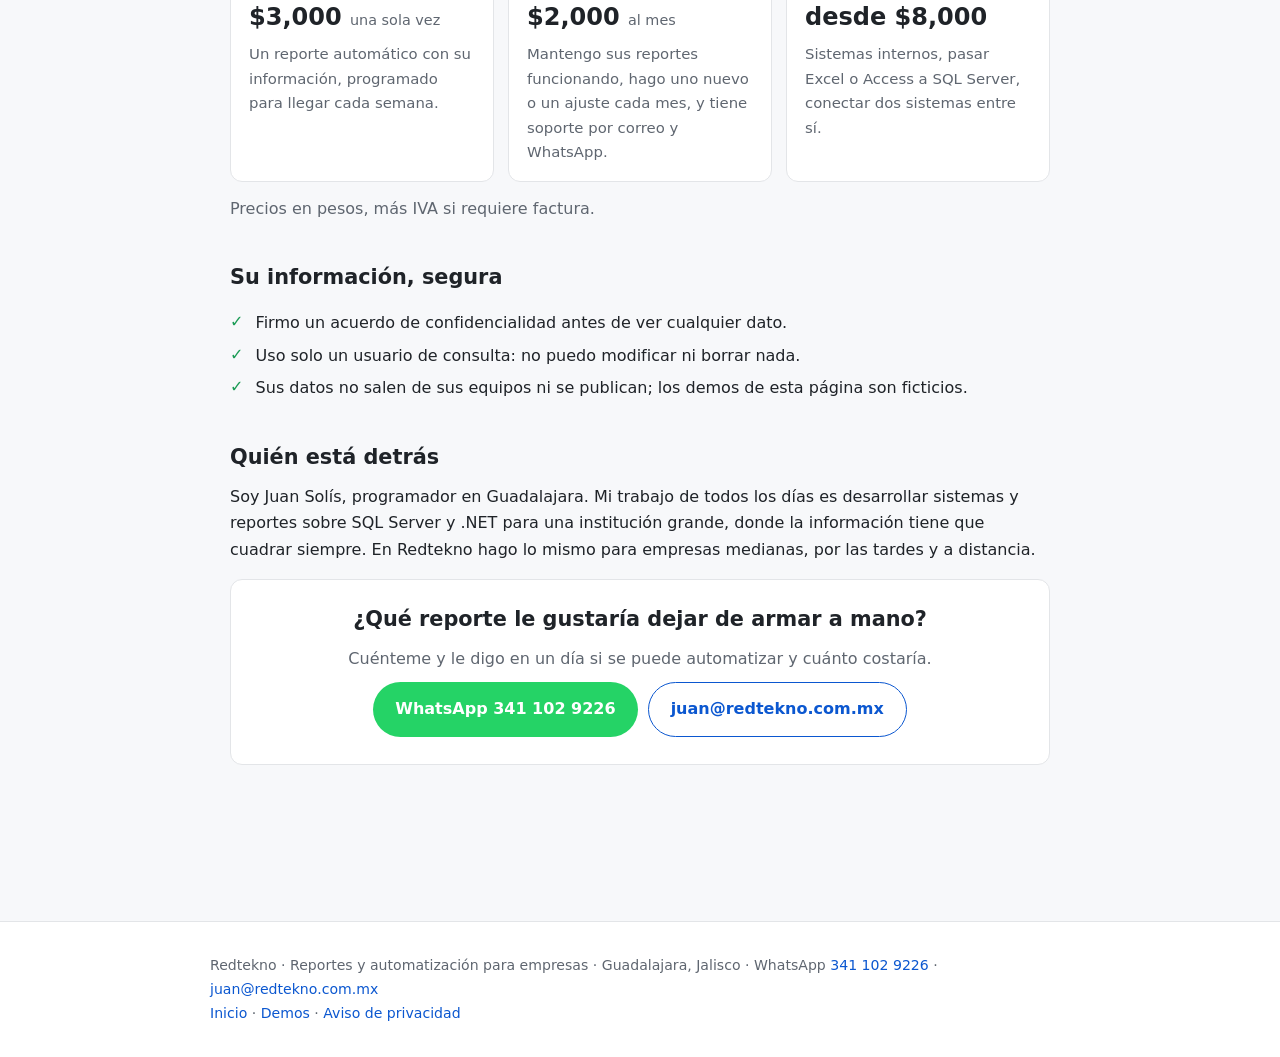
==== commit 53e2e433: "Redtekno pasa a reportes automáticos para empresas Se quitan las páginas de cámaras de seguridad. Nu" ====
--- a/index.html
+++ b/index.html
@@ -3,63 +3,82 @@
 <head>
 <meta charset="utf-8">
 <meta name="viewport" content="width=device-width,initial-scale=1">
-<title>Redtekno · Cámaras de seguridad en Guadalajara y Zapopan</title>
-<meta name="description" content="Pide cotizaciones de CCTV en el área metropolitana de Guadalajara: te las dan 2 o 3 instaladores de tu municipio. Rangos de precio y qué exigir, sin costo.">
+<title>Redtekno · Reportes automáticos para empresas en Guadalajara</title>
+<meta name="description" content="Reportes de ventas, cobranza e inventario que llegan solos a su correo, sacados de CONTPAQi, Aspel, Microsip o sus Excel. Para distribuidoras, fábricas y transportistas.">
 <link rel="canonical" href="https://redtekno.com.mx/">
 <meta name="robots" content="index,follow">
-<meta property="og:type" content="website"><meta property="og:locale" content="es_MX">
-<meta property="og:site_name" content="Redtekno">
-<meta property="og:title" content="Redtekno · Cámaras de seguridad en Guadalajara y Zapopan"><meta property="og:description" content="Pide cotizaciones de CCTV en el área metropolitana de Guadalajara: te las dan 2 o 3 instaladores de tu municipio. Rangos de precio y qué exigir, sin costo.">
+<meta property="og:type" content="website"><meta property="og:locale" content="es_MX"><meta property="og:site_name" content="Redtekno">
+<meta property="og:title" content="Redtekno · Reportes que llegan solos a su correo">
+<meta property="og:description" content="Ventas, cobranza e inventario sacados directo de su sistema, cada semana, sin copiar y pegar.">
 <meta property="og:url" content="https://redtekno.com.mx/">
-
-<style>*{box-sizing:border-box}body{margin:0;font:16px/1.65 system-ui,-apple-system,"Segoe UI",Roboto,sans-serif;color:#222;background:#fafafa}
-a{color:#0b57d0}header{background:#fff;border-bottom:1px solid #e5e5e5;padding:14px 20px;display:flex;justify-content:space-between;align-items:center;flex-wrap:wrap;gap:10px}
-.logo{font-weight:700;font-size:1.2rem;text-decoration:none;color:#222}nav a{margin-left:16px;text-decoration:none;color:#666;font-size:.95rem}nav a:hover{color:#222}
-main{max-width:760px;margin:0 auto;padding:26px 20px 96px}h1{font-size:clamp(1.5rem,4vw,2.1rem);line-height:1.22;margin:6px 0 10px}h2{font-size:1.2rem;margin:30px 0 8px}
-p{margin:.6rem 0}.sub{color:#666}.crumb{font-size:.82rem;color:#666;margin:0 0 4px}.crumb a{color:#666}
-code{font-family:ui-monospace,Menlo,Consolas,monospace;font-size:.85rem;background:#f1f1f1;padding:1px 4px;border-radius:4px}
-.cta{display:inline-flex;align-items:center;gap:8px;background:#25D366;color:#fff;padding:13px 22px;border-radius:999px;font-weight:600;text-decoration:none}
-.cta:hover{background:#1ebe5d}.cta.h{background:#0b57d0}.cta.h:hover{background:#0a4ab5}
-.bloque{background:#fff;border:1px solid #e5e5e5;border-radius:12px;padding:16px 18px;margin:16px 0}
-.aviso{background:#fff8e6;border:1px solid #f0d998;border-radius:10px;padding:12px 14px;font-size:.9rem;margin:14px 0;line-height:1.55}
-table{width:100%;border-collapse:collapse;margin:.5rem 0;font-size:.92rem;background:#fff}
-th,td{text-align:left;padding:8px 6px;border-bottom:1px solid #ececec;vertical-align:top}th{color:#666;font-weight:600}
-.n{text-align:right;font-variant-numeric:tabular-nums;white-space:nowrap}
-ul{padding-left:1.15rem;margin:.4rem 0}.chk{list-style:none;padding:0}.chk li{padding-left:1.6rem;position:relative;margin:6px 0}
-.chk li:before{content:"\2713";position:absolute;left:0;top:-1px;color:#1ebe5d;font-weight:700}
-.pie{font-size:.8rem;color:#666;border-top:1px solid #e5e5e5;margin-top:32px;padding-top:14px}main .pie a{color:#666}
-.waf{position:fixed;right:18px;bottom:18px;width:56px;height:56px;border-radius:50%;background:#25D366;display:flex;align-items:center;justify-content:center;box-shadow:0 4px 14px rgba(0,0,0,.28);z-index:9}
-.hero{text-align:center;padding:34px 10px 8px}.hero h1{font-size:clamp(1.8rem,4.6vw,2.6rem);margin-bottom:12px}
-.hero p{font-size:1.1rem;color:#666;max-width:44rem;margin:0 auto 22px}
-.servicios{display:grid;grid-template-columns:repeat(auto-fit,minmax(210px,1fr));gap:16px;margin:14px 0}
-.card{background:#fff;border:1px solid #e5e5e5;border-radius:12px;padding:16px}.card h3{margin:0 0 6px;font-size:1.02rem}.card p{font-size:.9rem;color:#666;margin:0}
-.card a{text-decoration:none;color:#222}.sitefoot{border-top:1px solid #e5e5e5;background:#fff;margin-top:44px;padding:22px 20px}
-.sitefoot .in{max-width:760px;margin:0 auto;font-size:.85rem;color:#666;line-height:1.7}
-.sitefoot .in p{margin:.5rem 0 0}.sitefoot a{color:#0b57d0;text-decoration:none}.sitefoot .cta{font-size:.95rem;padding:11px 20px}
-@media(max-width:560px){main{padding:20px 16px 100px}h2{font-size:1.1rem}.sitefoot{padding:20px 16px}}</style>
+<link rel="stylesheet" href="/estilos.css">
+<script type="application/ld+json">{"@context":"https://schema.org","@type":"ProfessionalService","name":"Redtekno","description":"Reportes automáticos y automatización para empresas","url":"https://redtekno.com.mx/","email":"juan@redtekno.com.mx","telephone":"+523411029226","areaServed":"MX","address":{"@type":"PostalAddress","addressLocality":"Guadalajara","addressRegion":"Jalisco","addressCountry":"MX"}}</script>
 </head>
 <body>
-<header><a class="logo" href="/">Redtekno</a>
-<nav><a href="/camaras-de-seguridad/">Cámaras de seguridad</a><a href="/camaras-de-seguridad/zona-metropolitana-guadalajara/">Zona metropolitana</a><a href="/#contacto">Contacto</a></nav></header>
+<header><a class="logo" href="/">Red<span>tekno</span></a>
+<nav><a href="/demo/">Demos</a><a href="#precios">Precios</a><a href="#contacto">Contacto</a></nav></header>
 <main>
-<div class="hero"><h1>Cámaras de seguridad en el área metropolitana de Guadalajara</h1><p class="sub">Redtekno no instala: armas tu solicitud y la cotizan 2 o 3 profesionales que trabajan en tu municipio. Tú decides quién te visita, y pedir cotizaciones no cuesta nada.</p><p><a class="cta" href="https://wa.me/523411029226?text=Hola%2C%20quiero%20cotizar%20c%C3%A1maras">Escribir por WhatsApp</a> </p></div>
-<div class="bloque"><strong>Rangos de mercado 2026 (MXN, sin IVA):</strong> una cámara instalada $1,500 a $3,000 · kit de 4 cámaras (solo equipo) $3,000 a $6,000 · casa completa de 3 a 4 puntos $6,000 a $12,000 · monitoreo con central $400 a $700 al mes en residencial.</div>
-<h2>Guías por ciudad</h2><div class="servicios"><div class="card"><h3><a href="/camaras-de-seguridad/zapopan/">Zapopan</a></h3><p>1,476,491 habitantes · 17.7 % de Jalisco</p></div>
-<div class="card"><h3><a href="/camaras-de-seguridad/guadalajara/">Guadalajara</a></h3><p>1,385,629 habitantes · 16.6 % de Jalisco</p></div>
-<div class="card"><h3><a href="/camaras-de-seguridad/tlajomulco-de-zuniga/">Tlajomulco</a></h3><p>727,750 habitantes · 8.7 % de Jalisco</p></div>
-<div class="card"><h3><a href="/camaras-de-seguridad/tlaquepaque/">Tlaquepaque</a></h3><p>687,127 habitantes · 8.2 % de Jalisco</p></div>
-<div class="card"><h3><a href="/camaras-de-seguridad/tonala/">Tonalá</a></h3><p>569,913 habitantes · 6.8 % de Jalisco</p></div></div>
-<p class="sub">Cada guía está escrita con los números de su municipio —densidad, viviendas rentadas, viviendas deshabitadas, cuánto queda de suelo urbano—, porque eso es lo que cambia lo que te van a instalar. Si vives en otro punto del área metropolitana, mira <a href="/camaras-de-seguridad/zona-metropolitana-guadalajara/">lo que se puede afirmar de toda la zona</a> y escríbenos igual: te cotizan.</p>
+<div class="hero">
+<span class="etiqueta">Reportes y automatización para empresas</span>
+<h1>Sus reportes de ventas, cobranza e inventario, solos en su correo cada lunes</h1>
+<p class="sub">Me conecto a lo que ya usan (CONTPAQi, Aspel, Microsip, SQL Server o sus Excel) y dejo programado el reporte para que nadie de su equipo tenga que armarlo a mano.</p>
+<p class="botones"><a class="cta az" href="/demo/">Ver los demos</a>
+<a class="cta" href="https://wa.me/523411029226?text=Hola%2C%20me%20interesan%20los%20reportes%20autom%C3%A1ticos">Escribir por WhatsApp</a></p>
+</div>
+
+<h2>¿Le suena familiar?</h2>
+<ul class="chk">
+<li>Cada semana alguien exporta del sistema, pega en Excel, arma tablas y lo manda. Le toma horas.</li>
+<li>Para saber quién les debe, hay que pedírselo a cobranza y esperar.</li>
+<li>Hay mercancía parada en la bodega y nadie sabe cuánta ni desde cuándo.</li>
+<li>El sistema tiene la información, pero sus reportes no muestran lo que usted necesita ver.</li>
+</ul>
+
+<h2>Qué reportes hago</h2>
+<div class="grid">
+<div class="card"><h3>Distribuidoras y mayoristas</h3><ul><li>Ventas por cliente, vendedor y producto</li><li>Cobranza vencida por antigüedad</li><li>Inventario sin movimiento y bajo mínimo</li></ul></div>
+<div class="card"><h3>Fábricas</h3><ul><li>Ventas y margen por producto</li><li>Pedidos pendientes de surtir</li><li>Consumo de materia prima contra lo vendido</li></ul></div>
+<div class="card"><h3>Transporte y logística</h3><ul><li>Ingreso, diésel y mantenimiento por unidad</li><li>Viajes y margen por cliente y ruta</li><li>Fletes pendientes de cobrar</li></ul></div>
+</div>
+<p class="sub">¿Su giro es otro? Si la información está en un sistema o en Excel, casi siempre se puede. <a href="/demo/">Vea cómo se ven los reportes</a>.</p>
+
 <h2>Cómo funciona</h2>
-<ol><li>Escribes por WhatsApp y cuentas qué necesitas: tipo de inmueble, cuántos puntos quieres y para cuándo.</li><li>Armamos la solicitud con ese borrador y la pasamos a instaladores que trabajan en tu municipio.</li><li>Te contactan, comparas y eliges. Cobramos a los profesionales por solicitud cualificada, no a ti: está dicho aquí: <a href="/como-gana-dinero-el-sitio/">cómo gana dinero este sitio</a>.</li></ol>
+<ol class="pasos">
+<li><strong>Llamada de 15 minutos, sin costo.</strong> Me dice qué sistema usan y qué reporte les quita más tiempo.</li>
+<li><strong>Acceso de solo lectura.</strong> Con un usuario que solo puede consultar, me conecto a distancia. No cambio nada de su sistema.</li>
+<li><strong>Primer reporte en una semana.</strong> Lo revisamos juntos y lo ajusto hasta que muestre lo que usted necesita.</li>
+<li><strong>Llega solo.</strong> En Excel o PDF a su correo, o como tablero en una página privada, el día y la hora que elija.</li>
+</ol>
 
-<p id="contacto" class="sub">Atendemos el área metropolitana de Guadalajara por WhatsApp: 341 102 9226.</p>
+<h2 id="precios">Precios</h2>
+<div class="grid">
+<div class="card"><span class="etiqueta">Para empezar</span><h3 style="margin-top:8px">Reporte piloto</h3><div class="precio">$3,000 <small>una sola vez</small></div><p>Un reporte automático con su información, programado para llegar cada semana.</p></div>
+<div class="card"><span class="etiqueta">Lo más común</span><h3 style="margin-top:8px">Mensual</h3><div class="precio">$2,000 <small>al mes</small></div><p>Mantengo sus reportes funcionando, hago uno nuevo o un ajuste cada mes, y tiene soporte por correo y WhatsApp.</p></div>
+<div class="card"><span class="etiqueta">A la medida</span><h3 style="margin-top:8px">Proyectos</h3><div class="precio">desde $8,000</div><p>Sistemas internos, pasar Excel o Access a SQL Server, conectar dos sistemas entre sí.</p></div>
+</div>
+<p class="sub">Precios en pesos, más IVA si requiere factura.</p>
+
+<h2>Su información, segura</h2>
+<ul class="chk">
+<li>Firmo un acuerdo de confidencialidad antes de ver cualquier dato.</li>
+<li>Uso solo un usuario de consulta: no puedo modificar ni borrar nada.</li>
+<li>Sus datos no salen de sus equipos ni se publican; los demos de esta página son ficticios.</li>
+</ul>
+
+<h2>Quién está detrás</h2>
+<p>Soy Juan Solís, programador en Guadalajara. Mi trabajo de todos los días es desarrollar sistemas y reportes sobre SQL Server y .NET para una institución grande, donde la información tiene que cuadrar siempre. En Redtekno hago lo mismo para empresas medianas, por las tardes y a distancia.</p>
+
+<div class="bloque" id="contacto" style="text-align:center">
+<h2 style="margin-top:4px">¿Qué reporte le gustaría dejar de armar a mano?</h2>
+<p class="sub">Cuénteme y le digo en un día si se puede automatizar y cuánto costaría.</p>
+<p class="botones"><a class="cta" href="https://wa.me/523411029226?text=Hola%2C%20me%20interesan%20los%20reportes%20autom%C3%A1ticos">WhatsApp 341 102 9226</a>
+<a class="cta borde" href="mailto:juan@redtekno.com.mx?subject=Reportes%20autom%C3%A1ticos">juan@redtekno.com.mx</a></p>
+</div>
 </main>
 <footer class="sitefoot"><div class="in">
-<p><a class="cta" href="https://wa.me/523411029226?text=Hola%2C%20quiero%20cotizar%20c%C3%A1maras%20en%20Guadalajara">Cotizar por WhatsApp</a></p>
-<p>Redtekno · Guadalajara, Jalisco · WhatsApp <a href="https://wa.me/523411029226?text=Hola%2C%20quiero%20cotizar%20c%C3%A1maras%20en%20Guadalajara">341 102 9226</a><br>
-<a href="/aviso-de-privacidad/">Aviso de privacidad</a> · <a href="/como-gana-dinero-el-sitio/">Cómo gana dinero este sitio</a> · <a href="/">Inicio</a></p>
+<p>Redtekno · Reportes y automatización para empresas · Guadalajara, Jalisco · WhatsApp <a href="https://wa.me/523411029226">341 102 9226</a> · <a href="mailto:juan@redtekno.com.mx">juan@redtekno.com.mx</a><br>
+<a href="/">Inicio</a> · <a href="/demo/">Demos</a> · <a href="/privacidad/">Aviso de privacidad</a></p>
 </div></footer>
-<a class="waf" href="https://wa.me/523411029226?text=Hola%2C%20quiero%20cotizar%20c%C3%A1maras%20en%20Guadalajara" aria-label="Escribir por WhatsApp"><svg viewBox="0 0 32 32" width="30" height="30" fill="#fff" aria-hidden="true"><path d="M16 3C9.4 3 4 8.4 4 15c0 2.6.8 5 2.3 7L4.5 28l6.2-1.6c1.6.9 3.4 1.4 5.3 1.4 6.6 0 12-5.4 12-12S22.6 3 16 3z"/></svg></a>
+<a class="waf" href="https://wa.me/523411029226?text=Hola%2C%20me%20interesan%20los%20reportes%20autom%C3%A1ticos" aria-label="Escribir por WhatsApp"><svg viewBox="0 0 32 32" width="30" height="30" fill="#fff" aria-hidden="true"><path d="M16 3C9.4 3 4 8.4 4 15c0 2.6.8 5 2.3 7L4.5 28l6.2-1.6c1.6.9 3.4 1.4 5.3 1.4 6.6 0 12-5.4 12-12S22.6 3 16 3z"/></svg></a>
 </body>
 </html>
--- a/estilos.css
+++ b/estilos.css
@@ -0,0 +1,54 @@
+*{box-sizing:border-box}
+:root{--tx:#1f2328;--sub:#5f6670;--borde:#e3e5e8;--fondo:#f7f8fa;--azul:#0b57d0;--azul2:#0a4ab5;--verde:#1a9b54;--wa:#25D366;--rojo:#c62828;--ambar:#b26a00}
+body{margin:0;font:16px/1.65 system-ui,-apple-system,"Segoe UI",Roboto,sans-serif;color:var(--tx);background:var(--fondo)}
+a{color:var(--azul)}
+header{background:#fff;border-bottom:1px solid var(--borde);padding:14px 20px;display:flex;justify-content:space-between;align-items:center;flex-wrap:wrap;gap:10px}
+.logo{font-weight:800;font-size:1.2rem;text-decoration:none;color:var(--tx);letter-spacing:-.01em}.logo span{color:var(--azul)}
+nav a{margin-left:16px;text-decoration:none;color:var(--sub);font-size:.95rem}nav a:hover{color:var(--tx)}
+main{max-width:860px;margin:0 auto;padding:26px 20px 96px}
+main.ancho{max-width:1040px}
+h1{font-size:clamp(1.6rem,4.4vw,2.4rem);line-height:1.2;margin:6px 0 12px;letter-spacing:-.01em}
+h2{font-size:1.3rem;margin:38px 0 10px}h3{font-size:1.05rem;margin:0 0 6px}
+p{margin:.6rem 0}.sub{color:var(--sub)}
+.cta{display:inline-flex;align-items:center;gap:8px;background:var(--wa);color:#fff;padding:13px 22px;border-radius:999px;font-weight:600;text-decoration:none;border:0}
+.cta:hover{background:#1ebe5d}.cta.az{background:var(--azul)}.cta.az:hover{background:var(--azul2)}
+.cta.borde{background:#fff;color:var(--azul);border:1px solid var(--azul)}.cta.borde:hover{background:#eef3fd}
+.botones{display:flex;flex-wrap:wrap;gap:10px;justify-content:center}
+.hero{text-align:center;padding:30px 4px 6px}.hero h1{font-size:clamp(1.8rem,5vw,2.7rem)}
+.hero p.sub{font-size:1.12rem;max-width:42rem;margin:0 auto 22px}
+.bloque{background:#fff;border:1px solid var(--borde);border-radius:12px;padding:18px 20px;margin:16px 0}
+.grid{display:grid;grid-template-columns:repeat(auto-fit,minmax(230px,1fr));gap:14px;margin:14px 0}
+.card{background:#fff;border:1px solid var(--borde);border-radius:12px;padding:16px 18px}.card p{font-size:.93rem;color:var(--sub);margin:0}
+.card ul{margin:.3rem 0 0;padding-left:1.1rem;font-size:.93rem;color:var(--sub)}
+.chk{list-style:none;padding:0}.chk li{padding-left:1.6rem;position:relative;margin:6px 0}
+.chk li:before{content:"\2713";position:absolute;left:0;top:-1px;color:var(--verde);font-weight:700}
+ol.pasos{padding-left:1.2rem}ol.pasos li{margin:8px 0}
+table{width:100%;border-collapse:collapse;margin:.5rem 0;font-size:.92rem;background:#fff}
+th,td{text-align:left;padding:8px 8px;border-bottom:1px solid #eceef0;vertical-align:top}th{color:var(--sub);font-weight:600;font-size:.85rem}
+.n{text-align:right;font-variant-numeric:tabular-nums;white-space:nowrap}
+.tabla{overflow-x:auto;border:1px solid var(--borde);border-radius:10px;background:#fff}.tabla table{margin:0}
+.precio{font-size:1.5rem;font-weight:700;margin:4px 0}.precio small{font-size:.9rem;font-weight:400;color:var(--sub)}
+.etiqueta{display:inline-block;font-size:.75rem;font-weight:600;padding:2px 8px;border-radius:999px;background:#eef3fd;color:var(--azul)}
+.aviso{background:#fff8e6;border:1px solid #f0d998;border-radius:10px;padding:12px 14px;font-size:.9rem;margin:14px 0}
+.sitefoot{border-top:1px solid var(--borde);background:#fff;margin-top:44px;padding:22px 20px}
+.sitefoot .in{max-width:860px;margin:0 auto;font-size:.88rem;color:var(--sub);line-height:1.7}.sitefoot a{color:var(--azul);text-decoration:none}
+.waf{position:fixed;right:18px;bottom:18px;width:56px;height:56px;border-radius:50%;background:var(--wa);display:flex;align-items:center;justify-content:center;box-shadow:0 4px 14px rgba(0,0,0,.28);z-index:9}
+
+/* Demos */
+.kpis{display:grid;grid-template-columns:repeat(auto-fit,minmax(170px,1fr));gap:12px;margin:12px 0}
+.kpi{background:#fff;border:1px solid var(--borde);border-radius:10px;padding:12px 14px}
+.kpi .v{font-size:1.45rem;font-weight:700;font-variant-numeric:tabular-nums}.kpi .l{font-size:.82rem;color:var(--sub)}
+.kpi .d{font-size:.82rem;font-weight:600}.sube{color:var(--verde)}.baja{color:var(--rojo)}
+.correo{background:#fff;border:1px solid var(--borde);border-radius:12px;overflow:hidden;box-shadow:0 2px 10px rgba(0,0,0,.05)}
+.correo .cab{background:#f1f3f6;padding:12px 16px;font-size:.88rem;color:var(--sub);border-bottom:1px solid var(--borde)}
+.correo .cab b{color:var(--tx)}.correo .cuerpo{padding:16px}
+.barras .fila{display:grid;grid-template-columns:150px 1fr 110px;gap:10px;align-items:center;font-size:.9rem;margin:6px 0}
+.barras .barra{height:14px;background:#eef3fd;border-radius:7px;overflow:hidden}.barras .barra i{display:block;height:100%;background:var(--azul);border-radius:7px}
+.filtros{display:flex;flex-wrap:wrap;gap:10px 16px;align-items:center;margin:10px 0;font-size:.92rem}
+.filtros select{font:inherit;padding:6px 8px;border:1px solid var(--borde);border-radius:8px;background:#fff}
+.sem{display:inline-block;padding:1px 8px;border-radius:999px;font-size:.78rem;font-weight:600}
+.sem.r{background:#fdecea;color:var(--rojo)}.sem.a{background:#fff4e0;color:var(--ambar)}.sem.v{background:#e8f6ee;color:var(--verde)}
+th.ord{cursor:pointer;user-select:none}th.ord:hover{color:var(--tx)}
+
+@media(max-width:560px){main{padding:20px 16px 100px}h2{font-size:1.15rem}.sitefoot{padding:20px 16px}
+nav a{margin-left:12px}.barras .fila{grid-template-columns:100px 1fr 84px;font-size:.82rem}}
